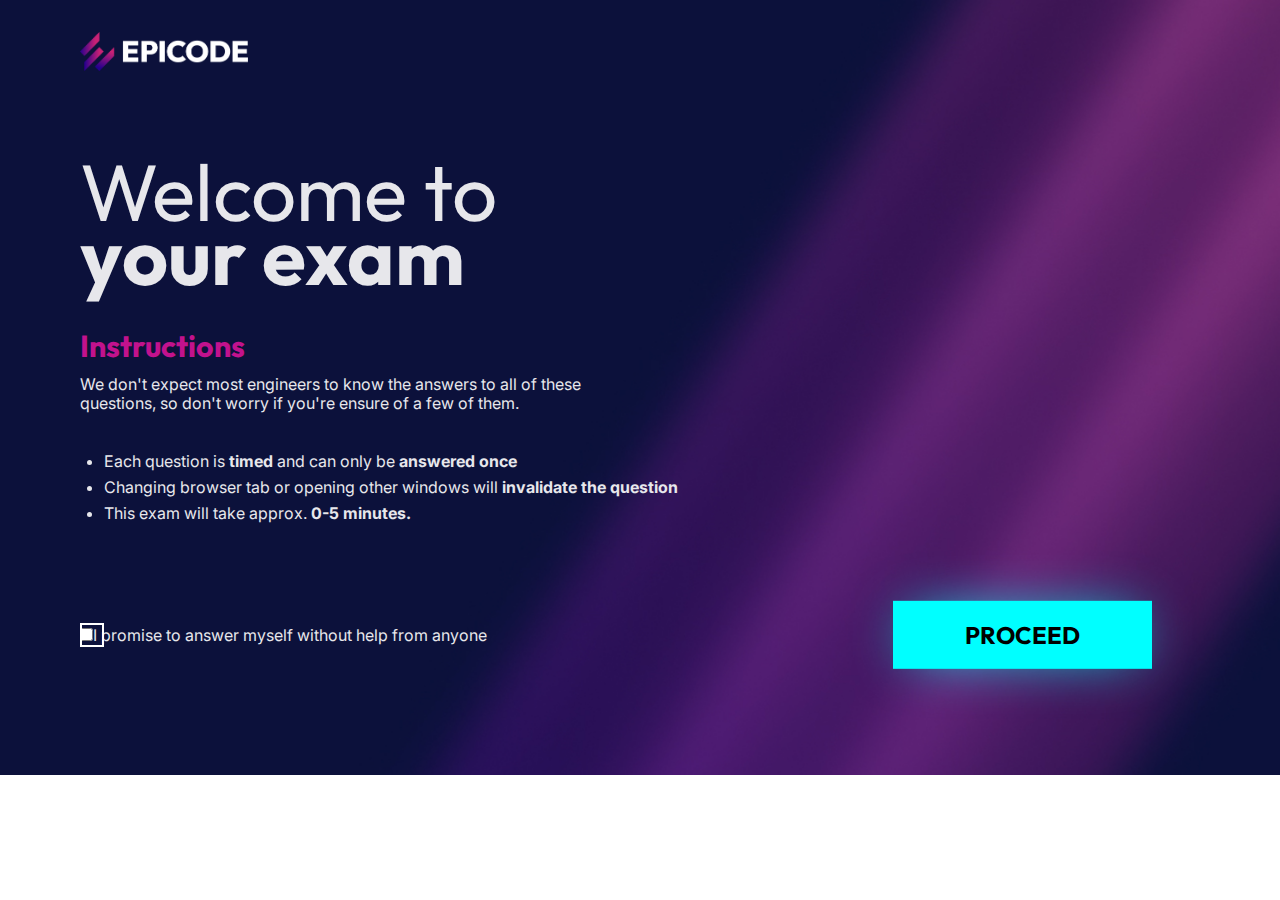
==== index.html @ ca93c192 "timer" ====
<!DOCTYPE html>
<html lang="it">

<head>
    <meta charset="UTF-8" />
    <meta name="viewport" content="width=device-width, initial-scale=1.0" />
    <title>Welcome Page</title>
    <link rel="preconnect" href="https://fonts.googleapis.com" />
    <link rel="preconnect" href="https://fonts.gstatic.com" crossorigin />
    <link
        href="https://fonts.googleapis.com/css2?family=Inter:ital,opsz,wght@0,14..32,100..900;1,14..32,100..900&family=Outfit:wght@100..900&display=swap"
        rel="stylesheet" />
    <link rel="stylesheet" href="assets/css/reset.css" />
    <link rel="stylesheet" href="assets/css/style.css" />
</head>

<body>
    <div id="container">
        <!--Header con solo logo-->
        <header>
            <img id="logo" src="assets/images/epicode_logo.png" alt="logo epicode" />
        </header>
        <!--Fine header-->
        <!--Inizio Main-->
        <main>
            <div class="welcomeContainer">
                <h1>Welcome to <strong>your exam</strong></h1>
                <!--Titolo-->
                <h2>Instructions</h2>
                <p>
                    We don't expect most engineers to know the answers to all of these
                    questions, so don't worry if you're ensure of a few of them.
                </p>
            </div>
            <ul>
                <!--lista non ordinata con parole in grassetto-->
                <li>
                    Each question is <b>timed</b> and can only be <b>answered once</b>
                </li>
                <li>
                    Changing browser tab or opening other windows will
                    <b>invalidate the question</b>
                </li>
                <li>This exam will take approx. <b>0-5 minutes.</b></li>
            </ul>

            <form action="benchmark.html"> <!--collegamento seconda pagina-->
                <div class="checkboxContainer">
                    <input type="checkbox" id="welcomeCheck" name="welcomeCheck" /><label for="welcomeCheck">I promise
                        to answer myself without help from anyone</label>
                </div>
                <button type="submit" id="btnWelcomeProceed">PROCEED</button>
                <!--link a pagina2?-->
            </form>
            <p id="errorCheck">check the box to proceed</p>
        </main>
    </div>
    <script src="assets/js/script.js"></script>
</body>

</html>
---- assets/css/style.css ----
* {
  margin: 0;
  padding: 0;
  box-sizing: border-box;
  color: #e7e7eb;
  font-family: "Inter", sans-serif;
}

#container {
  background-image: url(/assets/images/bg.jpg);
  background-repeat: no-repeat;
  background-size: cover;
  padding: 2em 5em;
  width: 100%;
}
header {
  display: flex;
  justify-content: space-between;
}
header img {
  width: 15%;
}

h1 {
  font-family: "Outfit", sans-serif;
  font-size: 2em;
}
main {
  width: 100%;
  padding: 5.6em 0;
}

.welcomeContainer {
  width: 50%;
  margin-bottom: 1em;
}

.welcomeContainer h1 {
  font-size: 5em;
  margin-bottom: 2.5rem;
  line-height: 0.8;
}

.welcomeContainer h2 {
  font-family: "Outfit", sans-serif;
  color: #c2128d;
  font-weight: bold;
  font-size: 1.9em;
  margin-bottom: 10px;
}

.welcomeContainer {
  line-height: 1.2;
}

strong,
b {
  font-weight: bold;
}

ul {
  padding: 1.5em;
  margin-bottom: 4.5em;
}

ul li {
  margin-bottom: 10px;
}

form {
  position: relative;
  margin-bottom: 10px;
}

#btnWelcomeProceed {
  background-color: #00ffff;
  float: right;
  border: none;
  padding: 0.8em 3em;
  font-size: 1.5em;
  position: absolute;
  right: 0;
  top: 50%;
  transform: translateY(-50%);
  box-shadow: 0px 0px 55px -16px #00ffff;
  margin-right: 2em;
  font-family: "Outfit", sans-serif;
  color: black;
  text-decoration: none;
  font-weight: bold;
}

.checkbox-container input[type="checkbox"] {
  display: none;
}

.checkbox-container label {
  position: relative;
  cursor: pointer;
  display: flex;
  align-items: center;
  font-size: 16px;
  padding-left: 2.5rem;
  line-height: 1.2;
  user-select: none;
}

.checkboxContainer label::before {
  content: "";
  position: absolute;
  left: 0;
  top: 50%;
  transform: translateY(-50%);
  width: 20px;
  height: 20px;
  border: 2px solid #ffffff;
  background-color: #ffffff00;
  transition: background-color 0.3s, border-color 0.3s;
}

.checkboxContainer input[type="checkbox"]:checked + label::before {
  background-color: #c2128d;
  border-color: none;
  display: flex;
  align-items: center;
  justify-content: center;
}

#errorCheck {
  padding-left: 2.5rem;
  color: #c2128d;
}

#timer {
  flex: 0 0 auto;
}

text {
  font-size:0.5em;
}
.staticTextTimer {
  color: #e7e7eb;
}
#timerText{
  font-size: 1.2rem;
}
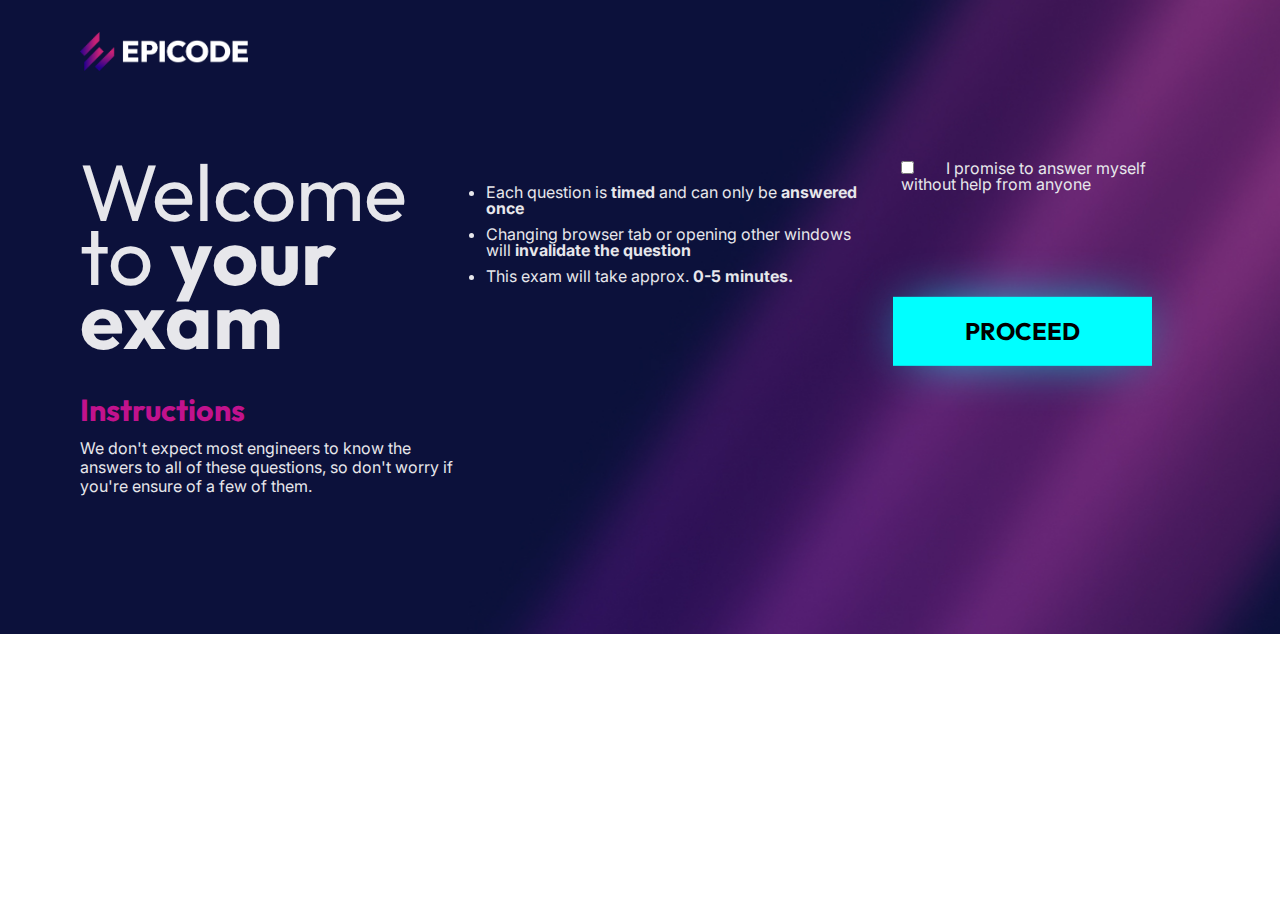
==== commit 67ab671c: "last merge" ====
--- a/index.html
+++ b/index.html
@@ -52,7 +52,7 @@
                 <button type="submit" id="btnWelcomeProceed">PROCEED</button>
                 <!--link a pagina2?-->
             </form>
-            <p id="errorCheck">check the box to proceed</p>
+            <p id="errorCheck">Check the box to proceed</p>
         </main>
     </div>
     <script src="assets/js/script.js"></script>
--- a/assets/css/style.css
+++ b/assets/css/style.css
@@ -25,9 +25,11 @@
   font-family: "Outfit", sans-serif;
   font-size: 2em;
 }
-main {
+main, footer{
   width: 100%;
   padding: 5.6em 0;
+  display: flex;
+  justify-content: center;
 }
 
 .welcomeContainer {
@@ -127,7 +129,7 @@
 }
 
 #errorCheck {
-  padding-left: 2.5rem;
+  padding-left: 2.8rem;
   color: #c2128d;
 }
 
@@ -135,6 +137,9 @@
   flex: 0 0 auto;
 }
 
+label{
+  padding-left: 2em;
+}
 text {
   font-size:0.5em;
 }
@@ -144,3 +149,13 @@
 #timerText{
   font-size: 1.2rem;
 }
+
+
+.questionTitle {
+  font-size: 3em;
+}
+
+.questionContainer{
+  justify-content: center;
+  width: 60%;
+}
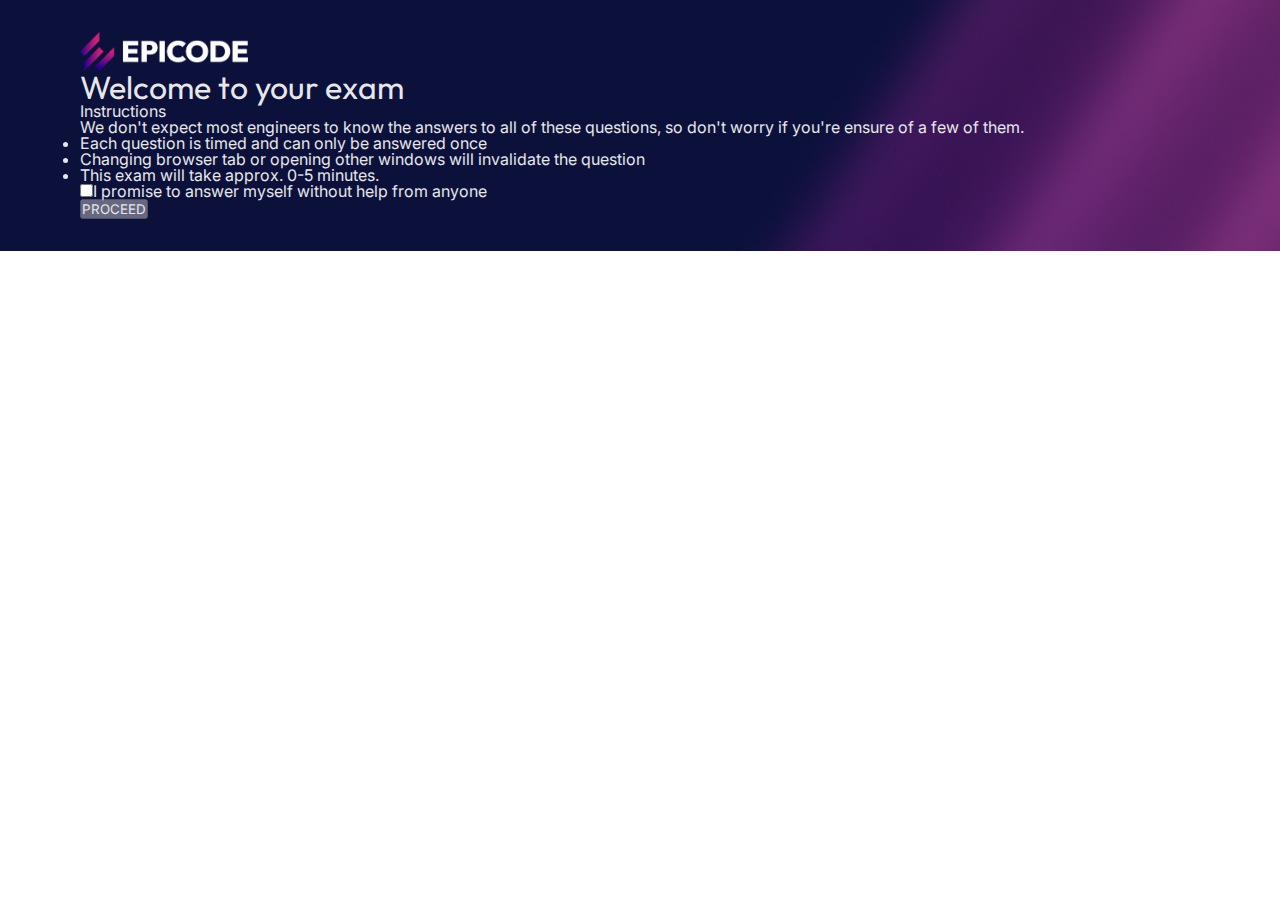
==== commit 17bbc637: "Merge remote-tracking branch 'origin/MergeSecondPage' into feedbackPage" ====
--- a/index.html
+++ b/index.html
@@ -52,7 +52,7 @@
                 <button type="submit" id="btnWelcomeProceed">PROCEED</button>
                 <!--link a pagina2?-->
             </form>
-            <p id="errorCheck">Check the box to proceed</p>
+            <p id="errorCheck">check the box to proceed</p>
         </main>
     </div>
     <script src="assets/js/script.js"></script>
--- a/assets/css/style.css
+++ b/assets/css/style.css
@@ -25,11 +25,16 @@
   font-family: "Outfit", sans-serif;
   font-size: 2em;
 }
-main, footer{
+
+/* MAGIA DELLE STELLINE*/
+
+/* filter per colorare di grigio le stelle inizialmente*/
+.star {
+  filter: invert(100%) sepia(97%) saturate(13%) hue-rotate(237deg)
+    brightness(104%) contrast(104%);
+main {
   width: 100%;
   padding: 5.6em 0;
-  display: flex;
-  justify-content: center;
 }
 
 .welcomeContainer {
@@ -129,7 +134,7 @@
 }
 
 #errorCheck {
-  padding-left: 2.8rem;
+  padding-left: 2.5rem;
   color: #c2128d;
 }
 
@@ -137,9 +142,6 @@
   flex: 0 0 auto;
 }
 
-label{
-  padding-left: 2em;
-}
 text {
   font-size:0.5em;
 }
@@ -149,13 +151,3 @@
 #timerText{
   font-size: 1.2rem;
 }
-
-
-.questionTitle {
-  font-size: 3em;
-}
-
-.questionContainer{
-  justify-content: center;
-  width: 60%;
-}
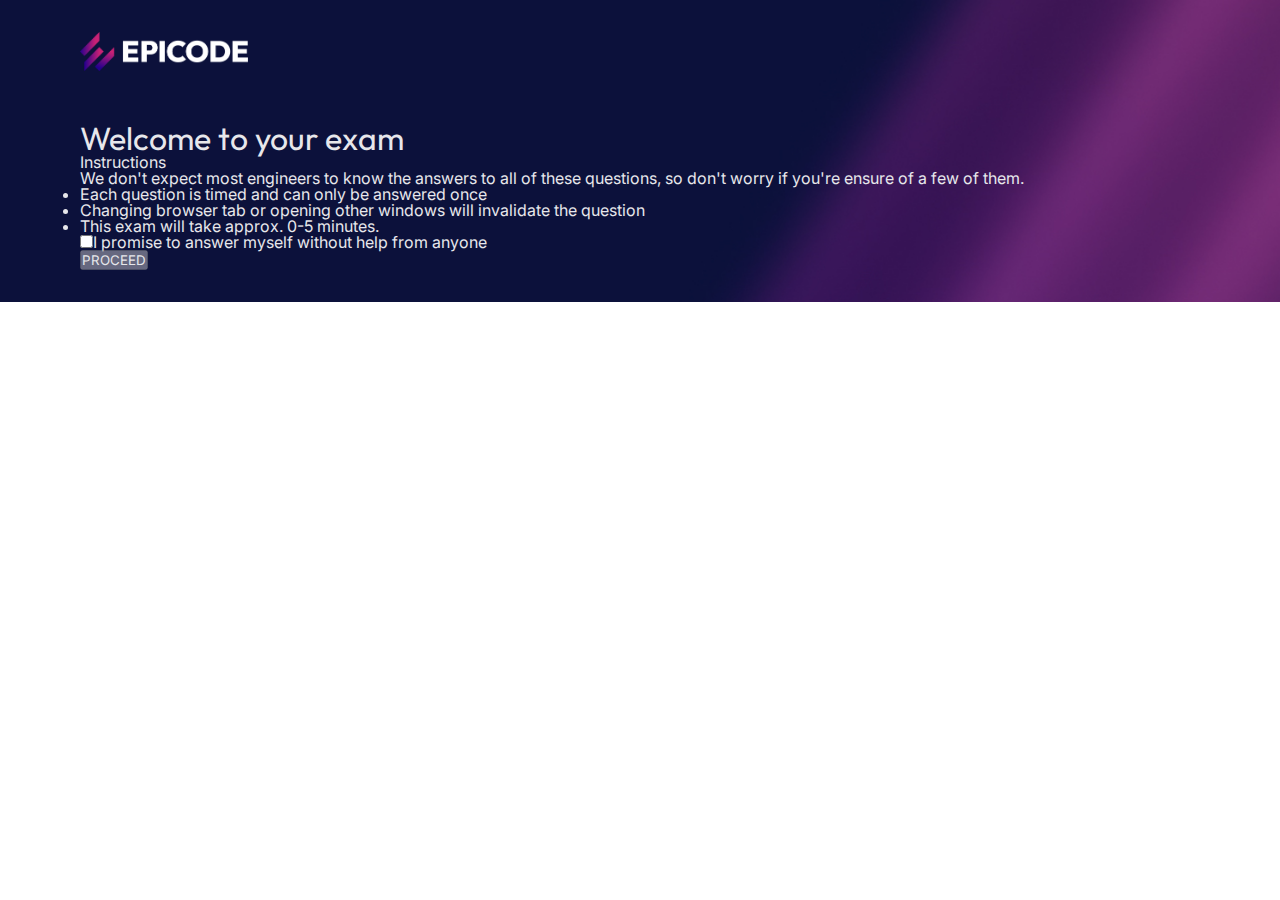
==== commit 5b9511ec: "Merge remote-tracking branch 'origin/MergeSecondPage' into resultPage" ====
--- a/index.html
+++ b/index.html
@@ -52,7 +52,7 @@
                 <button type="submit" id="btnWelcomeProceed">PROCEED</button>
                 <!--link a pagina2?-->
             </form>
-            <p id="errorCheck">check the box to proceed</p>
+            <p id="errorCheck">Check the box to proceed</p>
         </main>
     </div>
     <script src="assets/js/script.js"></script>
--- a/assets/css/style.css
+++ b/assets/css/style.css
@@ -11,11 +11,10 @@
   background-repeat: no-repeat;
   background-size: cover;
   padding: 2em 5em;
-  width: 100%;
 }
+
 header {
-  display: flex;
-  justify-content: space-between;
+  margin-bottom: 3em;
 }
 header img {
   width: 15%;
@@ -26,128 +25,50 @@
   font-size: 2em;
 }
 
-/* MAGIA DELLE STELLINE*/
-
-/* filter per colorare di grigio le stelle inizialmente*/
-.star {
-  filter: invert(100%) sepia(97%) saturate(13%) hue-rotate(237deg)
-    brightness(104%) contrast(104%);
-main {
-  width: 100%;
-  padding: 5.6em 0;
+.resultHeadings {
+  text-align: center;
+  margin-bottom: 3em;
+  line-height: 1.5;
 }
 
-.welcomeContainer {
-  width: 50%;
-  margin-bottom: 1em;
+.buttonRateUs {
+  text-align: center;
 }
 
-.welcomeContainer h1 {
-  font-size: 5em;
-  margin-bottom: 2.5rem;
-  line-height: 0.8;
+.buttonRateUs button {
+  width: 20%;
+  height: 5em;
+  background-color: transparent;
+  border-color: white;
 }
 
-.welcomeContainer h2 {
-  font-family: "Outfit", sans-serif;
-  color: #c2128d;
-  font-weight: bold;
-  font-size: 1.9em;
-  margin-bottom: 10px;
+.chartContainer {
+  position: relative;
+  display: inline-block;
 }
 
-.welcomeContainer {
-  line-height: 1.2;
+#chartText {
+  position: absolute;
+  text-align: center;
+  top: 50%;
+  left: 50%;
+  transform: translate(-50%, -50%);
 }
 
-strong,
-b {
-  font-weight: bold;
+.padreProva {
+  width: 100%;
+  display: flex;
+  margin-bottom: 3em;
 }
 
-ul {
-  padding: 1.5em;
-  margin-bottom: 4.5em;
+.prova {
+  width: 33%;
 }
 
-ul li {
-  margin-bottom: 10px;
+.correctAnswers {
+  color: #01FFFF;
 }
 
-form {
-  position: relative;
-  margin-bottom: 10px;
+.wrongAnswers {
+  color: #C2138D;
 }
-
-#btnWelcomeProceed {
-  background-color: #00ffff;
-  float: right;
-  border: none;
-  padding: 0.8em 3em;
-  font-size: 1.5em;
-  position: absolute;
-  right: 0;
-  top: 50%;
-  transform: translateY(-50%);
-  box-shadow: 0px 0px 55px -16px #00ffff;
-  margin-right: 2em;
-  font-family: "Outfit", sans-serif;
-  color: black;
-  text-decoration: none;
-  font-weight: bold;
-}
-
-.checkbox-container input[type="checkbox"] {
-  display: none;
-}
-
-.checkbox-container label {
-  position: relative;
-  cursor: pointer;
-  display: flex;
-  align-items: center;
-  font-size: 16px;
-  padding-left: 2.5rem;
-  line-height: 1.2;
-  user-select: none;
-}
-
-.checkboxContainer label::before {
-  content: "";
-  position: absolute;
-  left: 0;
-  top: 50%;
-  transform: translateY(-50%);
-  width: 20px;
-  height: 20px;
-  border: 2px solid #ffffff;
-  background-color: #ffffff00;
-  transition: background-color 0.3s, border-color 0.3s;
-}
-
-.checkboxContainer input[type="checkbox"]:checked + label::before {
-  background-color: #c2128d;
-  border-color: none;
-  display: flex;
-  align-items: center;
-  justify-content: center;
-}
-
-#errorCheck {
-  padding-left: 2.5rem;
-  color: #c2128d;
-}
-
-#timer {
-  flex: 0 0 auto;
-}
-
-text {
-  font-size:0.5em;
-}
-.staticTextTimer {
-  color: #e7e7eb;
-}
-#timerText{
-  font-size: 1.2rem;
-}
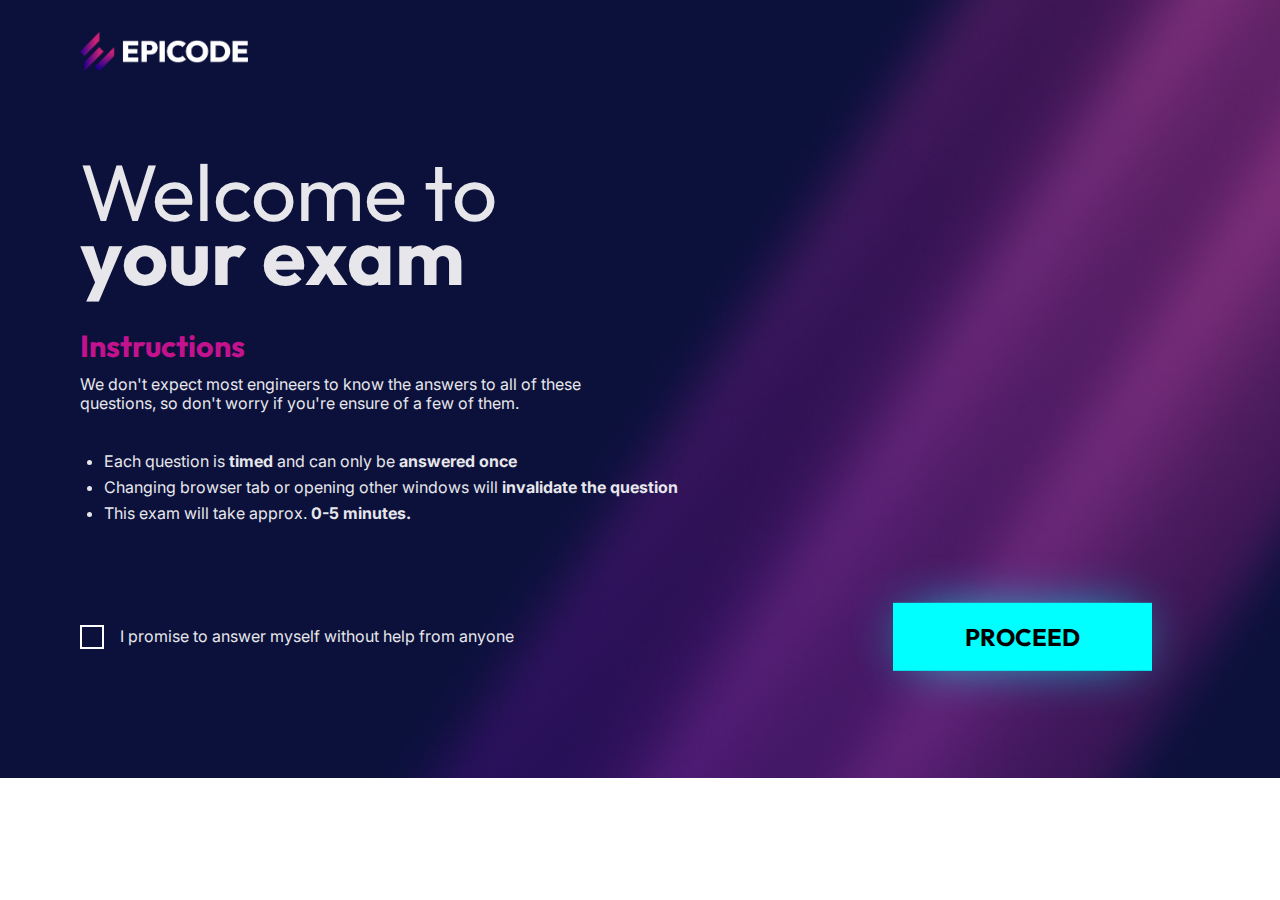
==== commit ba50bd62: "css-modify-flexbox-column" ====
--- a/index.html
+++ b/index.html
@@ -46,8 +46,8 @@
 
             <form action="benchmark.html"> <!--collegamento seconda pagina-->
                 <div class="checkboxContainer">
-                    <input type="checkbox" id="welcomeCheck" name="welcomeCheck" /><label for="welcomeCheck">I promise
-                        to answer myself without help from anyone</label>
+                    <input type="checkbox" id="welcomeCheck" name="welcomeCheck" />
+                    <label for="welcomeCheck">I promise to answer myself without help from anyone</label>
                 </div>
                 <button type="submit" id="btnWelcomeProceed">PROCEED</button>
                 <!--link a pagina2?-->
--- a/assets/css/style.css
+++ b/assets/css/style.css
@@ -11,10 +11,13 @@
   background-repeat: no-repeat;
   background-size: cover;
   padding: 2em 5em;
-}
-
+  width: 100%;
+  display: flex;
+  flex-direction: column;
+}
 header {
-  margin-bottom: 3em;
+  display: flex;
+  justify-content: space-between;
 }
 header img {
   width: 15%;
@@ -24,51 +27,188 @@
   font-family: "Outfit", sans-serif;
   font-size: 2em;
 }
-
-.resultHeadings {
+main,
+footer {
+  width: 100%;
+  padding: 5.6em 0;
+  display: flex;
+  flex-direction: column;
+  justify-content: center;
+}
+
+.welcomeContainer {
+  width: 50%;
+  margin-bottom: 1em;
+}
+
+.welcomeContainer h1 {
+  font-size: 5em;
+  margin-bottom: 2.5rem;
+  line-height: 0.8;
+}
+
+.welcomeContainer h2 {
+  font-family: "Outfit", sans-serif;
+  color: #c2128d;
+  font-weight: bold;
+  font-size: 1.9em;
+  margin-bottom: 10px;
+}
+
+.welcomeContainer {
+  line-height: 1.2;
+}
+
+strong,
+b {
+  font-weight: bold;
+}
+
+ul {
+  padding: 1.5em;
+  margin-bottom: 4.5em;
+}
+
+ul li {
+  margin-bottom: 10px;
+}
+
+form {
+  position: relative;
+  margin-bottom: 10px;
+}
+
+#btnWelcomeProceed {
+  background-color: #00ffff;
+  float: right;
+  border: none;
+  padding: 0.8em 3em;
+  font-size: 1.5em;
+  position: absolute;
+  right: 0;
+  top: 50%;
+  transform: translateY(-50%);
+  box-shadow: 0px 0px 55px -16px #00ffff;
+  margin-right: 2em;
+  font-family: "Outfit", sans-serif;
+  color: black;
+  text-decoration: none;
+  font-weight: bold;
+}
+
+.checkboxContainer input[type="checkbox"] {
+  display: none;
+}
+
+.checkboxContainer label {
+  position: relative;
+  cursor: pointer;
+  display: flex;
+  align-items: center;
+  font-size: 16px;
+  padding-left: 2.5rem;
+  line-height: 1.2;
+  user-select: none;
+}
+
+.checkboxContainer label::before {
+  content: "";
+  position: absolute;
+  left: 0;
+  top: 50%;
+  transform: translateY(-50%);
+  width: 20px;
+  height: 20px;
+  border: 2px solid #ffffff;
+  background-color: transparent;
+  transition: background-color 0.3s, border-color 0.3s;
+}
+
+.checkboxContainer input[type="checkbox"]:checked + label::before {
+  content: "✔";
+  background-color: #c2128d;
+  border: none;
+  display: flex;
+  align-items: center;
+  justify-content: center;
+}
+
+#errorCheck {
+  padding-left: 2.8rem;
+  color: #c2128d;
+}
+
+#timer {
+  flex: 0 0 auto;
+}
+
+text {
+  font-size: 0.5em;
+}
+.staticTextTimer {
+  color: #e7e7eb;
+}
+#timerText {
+  font-size: 1.2rem;
+}
+
+.questionContainer {
+  padding: 0;
+  width: 100%;
+}
+
+.questionTitle {
+  font-size: 3em;
+  width: 65%;
+  justify-self: center;
+  margin-bottom: 1em;
   text-align: center;
-  margin-bottom: 3em;
-  line-height: 1.5;
-}
-
-.buttonRateUs {
-  text-align: center;
-}
-
-.buttonRateUs button {
-  width: 20%;
+}
+
+#options-container {
+  display: flex;
+  flex-wrap: wrap;
+  justify-content: center;
+  margin-bottom: 2em;
+}
+
+.option {
+  width: 400px;
+  margin: 0.5em;
+  display: flex;
+  justify-content: center;
+}
+
+.option button {
+  min-width: 100%;
   height: 5em;
-  background-color: transparent;
-  border-color: white;
-}
-
-.chartContainer {
-  position: relative;
-  display: inline-block;
-}
-
-#chartText {
-  position: absolute;
-  text-align: center;
-  top: 50%;
-  left: 50%;
-  transform: translate(-50%, -50%);
-}
-
-.padreProva {
-  width: 100%;
-  display: flex;
-  margin-bottom: 3em;
-}
-
-.prova {
-  width: 33%;
-}
-
-.correctAnswers {
-  color: #01FFFF;
-}
-
-.wrongAnswers {
-  color: #C2138D;
-}
+  border-top-left-radius: 50px;
+  border-top-right-radius: 50px;
+  border-bottom-left-radius: 50px;
+  border-bottom-right-radius: 50px;
+  background-color: none;
+}
+
+input[type="button"] {
+  display: none;
+}
+
+#questionContainer {
+  display: flex;
+  justify-content: center;
+  flex-wrap: wrap;
+}
+
+#next-button {
+  align-self: flex-end;
+  background-color: #00ffff;
+  border: none;
+  padding: 0.8em 3em;
+  font-size: 1.5em;
+  box-shadow: 0px 0px 55px -16px #00ffff;
+  margin-right: 2em;
+  font-family: "Outfit", sans-serif;
+  color: black;
+  text-decoration: none;
+  font-weight: bold;
+}
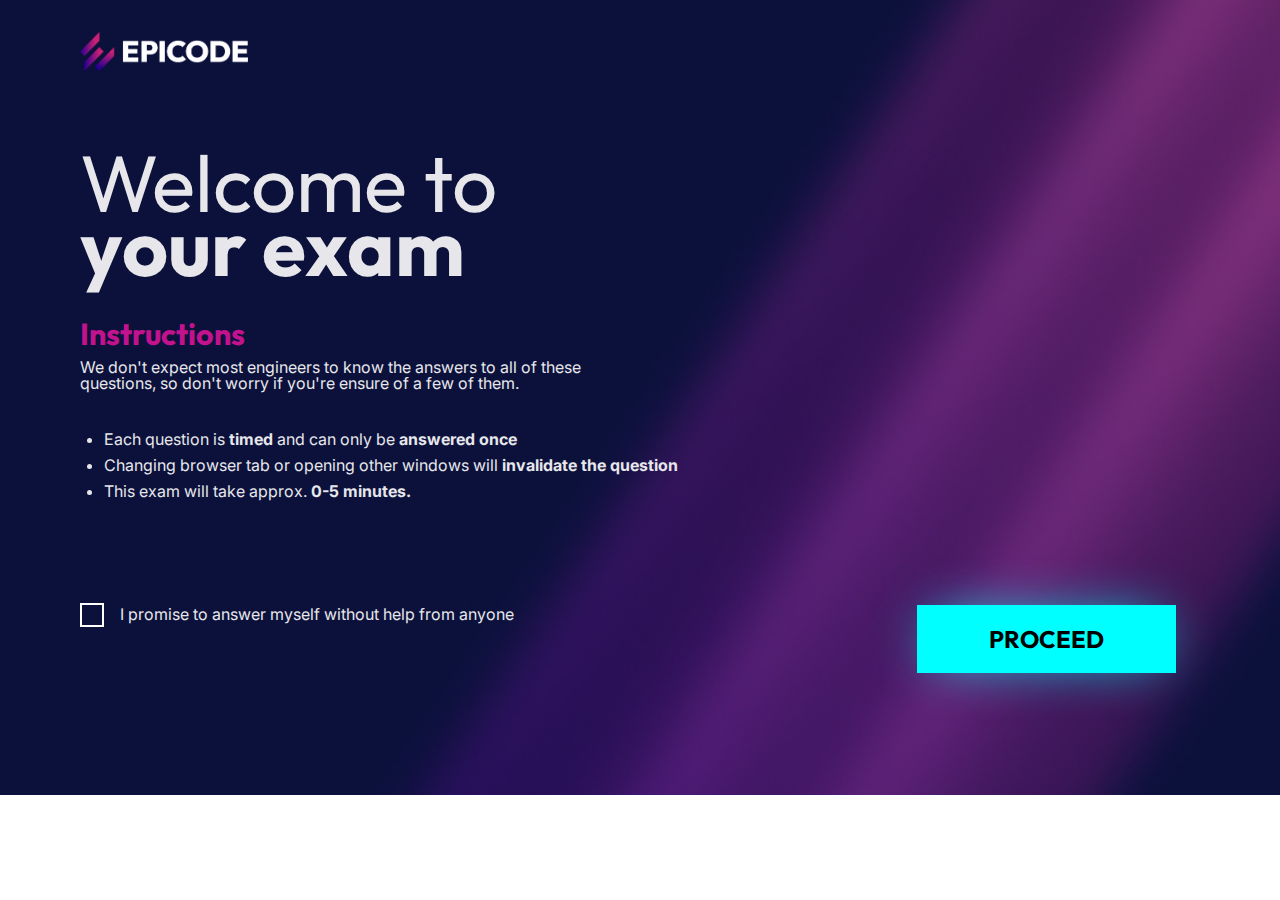
==== commit a46bcb95: "newcss" ====
--- a/index.html
+++ b/index.html
@@ -22,7 +22,7 @@
         </header>
         <!--Fine header-->
         <!--Inizio Main-->
-        <main>
+        <main class="mainIndex">
             <div class="welcomeContainer">
                 <h1>Welcome to <strong>your exam</strong></h1>
                 <!--Titolo-->
@@ -48,11 +48,12 @@
                 <div class="checkboxContainer">
                     <input type="checkbox" id="welcomeCheck" name="welcomeCheck" />
                     <label for="welcomeCheck">I promise to answer myself without help from anyone</label>
+                    <p id="errorCheck">Check the box to proceed</p>
                 </div>
                 <button type="submit" id="btnWelcomeProceed">PROCEED</button>
                 <!--link a pagina2?-->
             </form>
-            <p id="errorCheck">Check the box to proceed</p>
+            
         </main>
     </div>
     <script src="assets/js/script.js"></script>
--- a/assets/css/style.css
+++ b/assets/css/style.css
@@ -12,8 +12,11 @@
   background-size: cover;
   padding: 2em 5em;
   width: 100%;
+  height: 100%;
   display: flex;
   flex-direction: column;
+  box-sizing: border-box;
+  
 }
 header {
   display: flex;
@@ -30,21 +33,26 @@
 main,
 footer {
   width: 100%;
-  padding: 5.6em 0;
+  padding: 5em 0;
   display: flex;
   flex-direction: column;
-  justify-content: center;
+  align-items: center;  /*align content perchè stiamo centrando su un flex-direction column*/  
+}
+
+.mainIndex{
+  align-items: flex-start;
 }
 
 .welcomeContainer {
   width: 50%;
-  margin-bottom: 1em;
+  margin-bottom: 1em;  
 }
 
 .welcomeContainer h1 {
   font-size: 5em;
   margin-bottom: 2.5rem;
   line-height: 0.8;
+  align-self: ;
 }
 
 .welcomeContainer h2 {
@@ -53,10 +61,6 @@
   font-weight: bold;
   font-size: 1.9em;
   margin-bottom: 10px;
-}
-
-.welcomeContainer {
-  line-height: 1.2;
 }
 
 strong,
@@ -76,24 +80,24 @@
 form {
   position: relative;
   margin-bottom: 10px;
-}
-
-#btnWelcomeProceed {
+  width: 100%;
+  display: flex;
+  justify-content: space-between;
+}
+
+#btnWelcomeProceed, #next-button  {
   background-color: #00ffff;
-  float: right;
   border: none;
   padding: 0.8em 3em;
   font-size: 1.5em;
-  position: absolute;
-  right: 0;
-  top: 50%;
-  transform: translateY(-50%);
   box-shadow: 0px 0px 55px -16px #00ffff;
-  margin-right: 2em;
+  margin-right: 1em;
   font-family: "Outfit", sans-serif;
   color: black;
   text-decoration: none;
   font-weight: bold;
+  align-self: flex-end;
+  cursor: pointer;
 }
 
 .checkboxContainer input[type="checkbox"] {
@@ -109,6 +113,7 @@
   padding-left: 2.5rem;
   line-height: 1.2;
   user-select: none;
+  margin-bottom: 1rem;
 }
 
 .checkboxContainer label::before {
@@ -134,8 +139,9 @@
 }
 
 #errorCheck {
-  padding-left: 2.8rem;
   color: #c2128d;
+
+  padding-left: 2.4rem;
 }
 
 #timer {
@@ -152,63 +158,74 @@
   font-size: 1.2rem;
 }
 
-.questionContainer {
-  padding: 0;
-  width: 100%;
-}
-
 .questionTitle {
   font-size: 3em;
-  width: 65%;
+  max-width: 45%;
   justify-self: center;
   margin-bottom: 1em;
   text-align: center;
 }
 
+#questionContainer {
+  padding: 1em 0;
+}
 #options-container {
   display: flex;
   flex-wrap: wrap;
   justify-content: center;
   margin-bottom: 2em;
-}
-
-.option {
-  width: 400px;
+  width: 80%;
+}
+#options-container button {
+  width: 35%;
   margin: 0.5em;
-  display: flex;
-  justify-content: center;
-}
-
-.option button {
-  min-width: 100%;
-  height: 5em;
-  border-top-left-radius: 50px;
-  border-top-right-radius: 50px;
-  border-bottom-left-radius: 50px;
-  border-bottom-right-radius: 50px;
-  background-color: none;
-}
-
-input[type="button"] {
-  display: none;
-}
-
-#questionContainer {
-  display: flex;
-  justify-content: center;
-  flex-wrap: wrap;
-}
-
-#next-button {
-  align-self: flex-end;
-  background-color: #00ffff;
-  border: none;
-  padding: 0.8em 3em;
-  font-size: 1.5em;
-  box-shadow: 0px 0px 55px -16px #00ffff;
-  margin-right: 2em;
-  font-family: "Outfit", sans-serif;
-  color: black;
-  text-decoration: none;
-  font-weight: bold;
-}
+  height: 6em;
+  border-radius: 50px;
+  background-color: rgba(0, 0, 0, 0.297);
+  backdrop-filter: blur(8px);
+  border: 2px solid rgba(255, 255, 255, 0.279);
+  font-size: 1em;
+  font-weight: bold;
+  cursor: pointer;
+  position: relative; /* Necessario per il bordo gradiente con pseudo-elemento */
+  transition: all 0.3s ease; /* Transizioni fluide */
+  z-index: 1;
+  
+}
+
+#options-container button:hover {
+  border-width: 3px; /* Mantenere la larghezza del bordo */
+  color: white; /* Colore del testo invariato */
+  transform: scale(1.05); /* Effetto zoom sul bottone */
+  background-color:#c2128d;
+}
+  
+#options-container button::before{
+  content: "";
+  position: absolute;
+  inset: 0;
+  border-radius: 50px; 
+  padding: 2px; 
+  background:linear-gradient(180deg, rgba(245,245,245,1) 0%, rgba(0,0,0,0.24702380952380953) 100%);
+  mask: /*Using the mask property, we apply two opaque layers. The bottom one will cover the whole element and the top one will cover only the padding box (so it will not cover the border area)*/
+    linear-gradient(#000 0 0) content-box, 
+    linear-gradient(#000 0 0);
+  mask-composite: exclude; 
+}
+
+#options-container button:focus::before {
+  background:linear-gradient(180deg, rgba(245,245,245,1) 0%, rgba(0,0,0,0.24702380952380953) 100%);
+  background-color:#c2128d;
+  padding: 4px; /* Adjust padding for a stronger focus effect */
+  transition: background 0.3s, padding 0.3s; /* Smooth transition for focus effect */
+}
+
+
+#questionNumber{
+  font-family: "Outfit", sans-serif;
+  letter-spacing: 2px;
+}
+
+.markQuestion{
+  color: #c2128d;
+}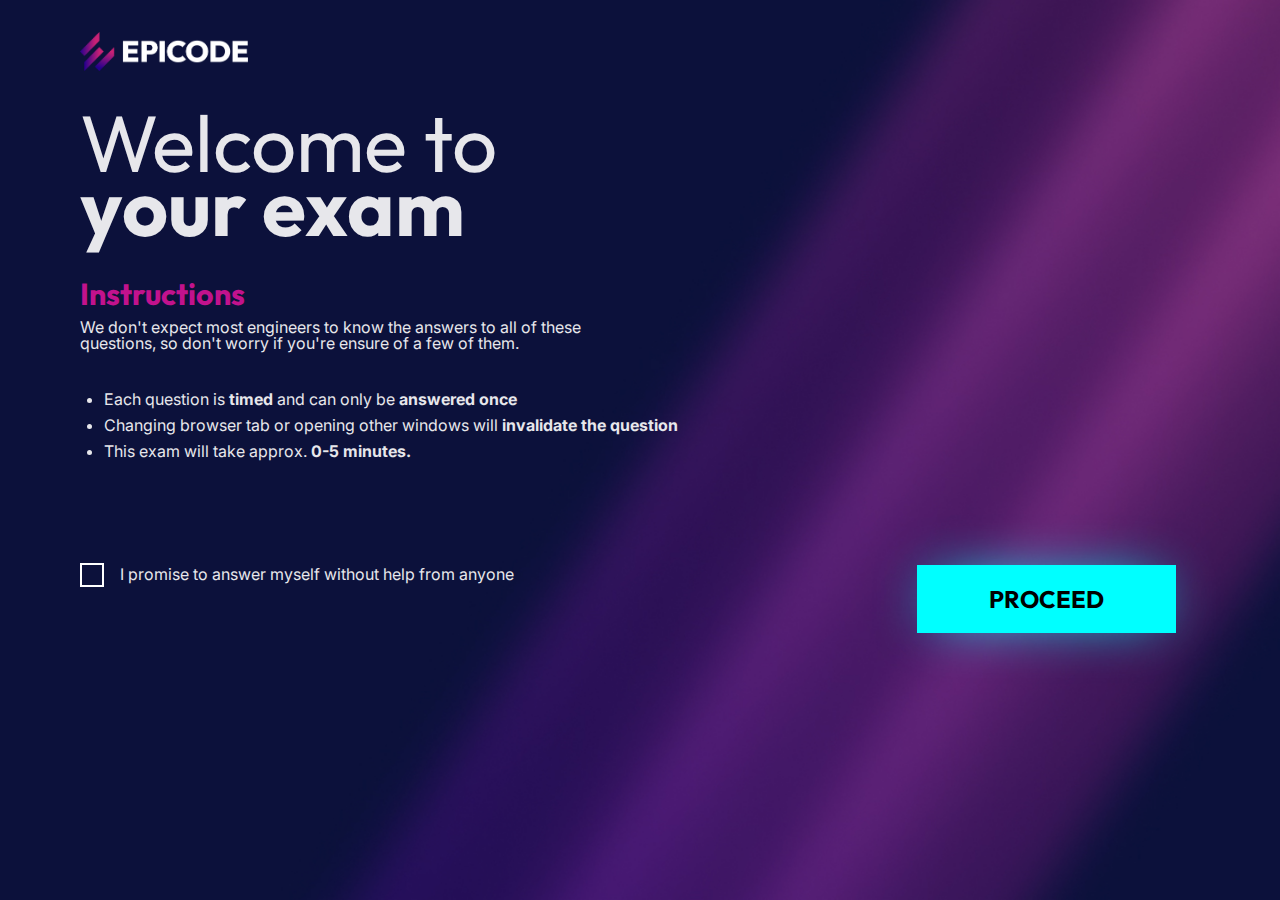
==== commit e174ca96: "migliorato css pag 4 e bottoni" ====
--- a/index.html
+++ b/index.html
@@ -50,7 +50,7 @@
                     <label for="welcomeCheck">I promise to answer myself without help from anyone</label>
                     <p id="errorCheck">Check the box to proceed</p>
                 </div>
-                <button type="submit" id="btnWelcomeProceed">PROCEED</button>
+                <button type="submit" id="btnWelcomeProceed" class="blueBtn">PROCEED</button>
                 <!--link a pagina2?-->
             </form>
             
--- a/assets/css/style.css
+++ b/assets/css/style.css
@@ -1,4 +1,4 @@
-* {
+*{
   margin: 0;
   padding: 0;
   box-sizing: border-box;
@@ -12,7 +12,7 @@
   background-size: cover;
   padding: 2em 5em;
   width: 100%;
-  height: 100%;
+  min-height: 100vh;
   display: flex;
   flex-direction: column;
   box-sizing: border-box;
@@ -33,7 +33,7 @@
 main,
 footer {
   width: 100%;
-  padding: 5em 0;
+  padding: 2.5em 0;
   display: flex;
   flex-direction: column;
   align-items: center;  /*align content perchè stiamo centrando su un flex-direction column*/  
@@ -52,7 +52,6 @@
   font-size: 5em;
   margin-bottom: 2.5rem;
   line-height: 0.8;
-  align-self: ;
 }
 
 .welcomeContainer h2 {
@@ -85,7 +84,7 @@
   justify-content: space-between;
 }
 
-#btnWelcomeProceed, #next-button  {
+.blueBtn{
   background-color: #00ffff;
   border: none;
   padding: 0.8em 3em;
@@ -98,6 +97,15 @@
   font-weight: bold;
   align-self: flex-end;
   cursor: pointer;
+}
+
+.blueBtn a {
+  text-decoration: none;
+  color: black;
+}
+
+.centerBtn {
+  align-self: center;
 }
 
 .checkboxContainer input[type="checkbox"] {
@@ -181,16 +189,15 @@
   margin: 0.5em;
   height: 6em;
   border-radius: 50px;
-  background-color: rgba(0, 0, 0, 0.297);
+  background: none;
+  outline: none;
   backdrop-filter: blur(8px);
   border: 2px solid rgba(255, 255, 255, 0.279);
   font-size: 1em;
   font-weight: bold;
   cursor: pointer;
   position: relative; /* Necessario per il bordo gradiente con pseudo-elemento */
-  transition: all 0.3s ease; /* Transizioni fluide */
-  z-index: 1;
-  
+  transition: all 0.3s ease; /* Transizioni fluide */  
 }
 
 #options-container button:hover {
@@ -213,11 +220,9 @@
   mask-composite: exclude; 
 }
 
-#options-container button:focus::before {
-  background:linear-gradient(180deg, rgba(245,245,245,1) 0%, rgba(0,0,0,0.24702380952380953) 100%);
+#options-container button.selected {
   background-color:#c2128d;
   padding: 4px; /* Adjust padding for a stronger focus effect */
-  transition: background 0.3s, padding 0.3s; /* Smooth transition for focus effect */
 }
 
 
@@ -228,4 +233,170 @@
 
 .markQuestion{
   color: #c2128d;
-}+}
+
+#resultMain {
+  padding-top: 1.8em;
+}
+.chartContainer {
+  position: relative;
+  display: inline-block;
+}
+
+#chartText {
+  font-family: Arial, Helvetica, sans-serif;
+  position: absolute;
+  text-align: center;
+  top: 50%;
+  left: 50%;
+  transform: translate(-50%, -50%);
+}
+
+.resultHeadings {
+  font-family: "Outfit", sans-serif;
+  text-align: center;
+  margin-bottom: 2.5em;
+  line-height: 1.1;
+}
+
+.resultHeadings h1 {
+  font-weight: 600;
+  font-size: 3em;
+}
+
+.resultHeadings h2 {
+  font-size: 1.6em;
+  font-weight: 300;
+}
+
+.padreProva {
+  font-family: "Outfit", sans-serif;
+  width: 100%;
+  display: flex;
+  margin-bottom: 3em;
+}
+
+.provaText1 {
+  display: flex;
+  flex-direction: column;
+  justify-content: center;
+  width: 30%;
+}
+
+.provaText2 {
+  display: flex;
+  flex-direction: column;
+  justify-content: center;
+  align-items: flex-end;
+  width: 30%;
+}
+
+.provaChart {
+  display: flex;
+  flex-direction: column;
+  align-items: center;
+  justify-content: center;
+  width: 40%;
+}
+
+.provaText1 h4, .provaText2 h4, #correctPercentage, #wrongPercentage {
+  font-size: 3em;
+}
+
+#correctPercentage, #wrongPercentage {
+  font-size: 3em;
+  font-weight: 700;
+}
+
+#correctQuestions, #wrongQuestions {
+  font-weight: 200;
+  line-height: 1.5;
+}
+
+.correctAnswers {
+  color: #01ffff;
+}
+
+.wrongAnswers {
+  color: #c2138d;
+}
+
+#chartText h3 {
+  font-weight: 500;
+  line-height: 1.5;
+}
+
+#chartText>p:last-child {
+  padding: 15px;
+  font-weight: lighter;
+  font-size: 0.6em;
+  line-height: 1.3;
+}
+
+.buttonRateUs button {
+  width: 11em;
+  height: 3em;
+  background-color: transparent;
+  border-color: white;
+  font-family: "Outfit", sans-serif;
+  font-weight: 600;
+  font-size: larger;
+}
+
+.buttonRateUs button a {
+  text-decoration: none;
+}
+
+/*CSS FEEDBACK PAGE*/
+#feedbackTitle {
+  font-size: 2.5em;
+  font-weight: bold;
+  margin-bottom: 0.5em;
+}
+
+.feedbackContainer {
+  display: flex;
+  flex-direction: column;
+  flex-wrap: wrap;
+  align-content: center;
+  width: 70%;
+  font-size: 1.75em;
+  border-bottom: 2px solid #c2128d;
+  padding: 0.2em 1em;
+  text-align: center;
+}
+
+.feedbackContainer p {
+  line-height: 1.3;
+  margin-bottom: 1.1em;
+}
+
+#inputFeedback {
+  background: transparent;
+  border: none;
+  font-size: large;
+  width: 35%;
+  width: 100%;
+}
+
+#inputFeedback:focus {
+  outline: none;
+}
+
+/* MAGIA DELLE STELLINE*/
+
+/* filter per colorare di grigio le stelle inizialmente*/
+.star {
+  filter: invert(100%) sepia(50%) saturate(13%) hue-rotate(237deg)
+    brightness(80%) contrast(100%);
+}
+
+.starsDiv{
+  margin-bottom: 2.5em;
+}
+
+.starsDiv img {
+  /*filter: drop-shadow(0 0 15px rgba(1, 255, 255, 0.8));  Glow effect */
+  width: 2.1em;
+}
+
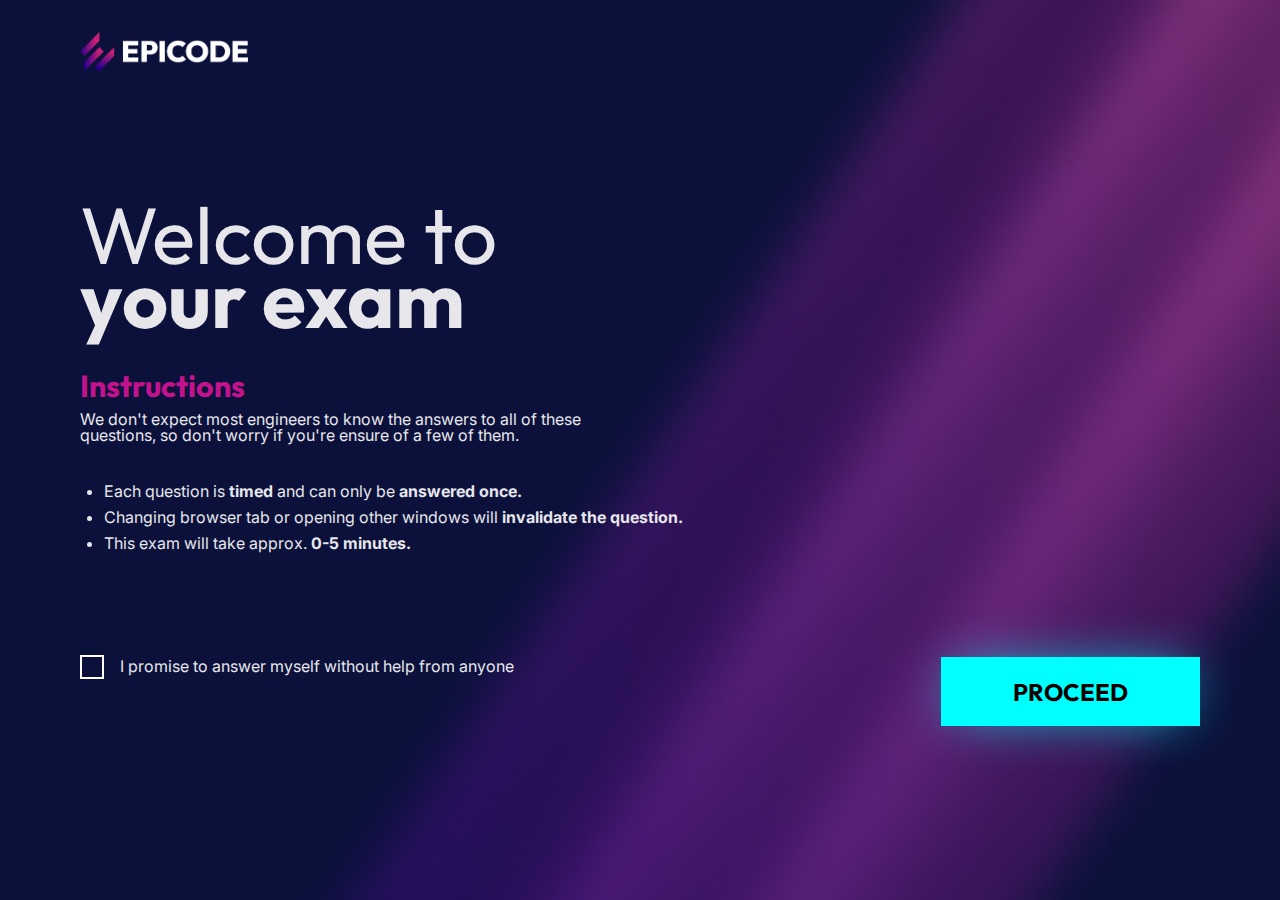
==== commit c87074af: "cssModify" ====
--- a/index.html
+++ b/index.html
@@ -35,11 +35,11 @@
             <ul>
                 <!--lista non ordinata con parole in grassetto-->
                 <li>
-                    Each question is <b>timed</b> and can only be <b>answered once</b>
+                    Each question is <b>timed</b> and can only be <b>answered once.</b>
                 </li>
                 <li>
                     Changing browser tab or opening other windows will
-                    <b>invalidate the question</b>
+                    <b>invalidate the question.</b>
                 </li>
                 <li>This exam will take approx. <b>0-5 minutes.</b></li>
             </ul>
--- a/assets/css/style.css
+++ b/assets/css/style.css
@@ -1,9 +1,9 @@
-*{
+* {
   margin: 0;
   padding: 0;
   box-sizing: border-box;
   color: #e7e7eb;
-  font-family: "Inter", sans-serif;
+  font-family: 'Inter', sans-serif;
 }
 
 #container {
@@ -16,8 +16,8 @@
   display: flex;
   flex-direction: column;
   box-sizing: border-box;
-  
-}
+}
+
 header {
   display: flex;
   justify-content: space-between;
@@ -27,25 +27,28 @@
 }
 
 h1 {
-  font-family: "Outfit", sans-serif;
+  font-family: 'Outfit', sans-serif;
   font-size: 2em;
 }
-main,
-footer {
-  width: 100%;
-  padding: 2.5em 0;
-  display: flex;
-  flex-direction: column;
-  align-items: center;  /*align content perchè stiamo centrando su un flex-direction column*/  
-}
-
-.mainIndex{
+main {
+  width: 100%;
+  display: flex;
+  flex-direction: column;
+  align-items: center; /*align content perchè stiamo centrando su un flex-direction column*/
+  flex-grow: 1;
+  justify-content: center;
+}
+
+.mainIndex {
+  display: flex;
+  height: 100%;
   align-items: flex-start;
+  justify-self: center;
 }
 
 .welcomeContainer {
   width: 50%;
-  margin-bottom: 1em;  
+  margin-bottom: 1em;
 }
 
 .welcomeContainer h1 {
@@ -55,7 +58,7 @@
 }
 
 .welcomeContainer h2 {
-  font-family: "Outfit", sans-serif;
+  font-family: 'Outfit', sans-serif;
   color: #c2128d;
   font-weight: bold;
   font-size: 1.9em;
@@ -84,14 +87,13 @@
   justify-content: space-between;
 }
 
-.blueBtn{
+.blueBtn {
   background-color: #00ffff;
   border: none;
   padding: 0.8em 3em;
   font-size: 1.5em;
   box-shadow: 0px 0px 55px -16px #00ffff;
-  margin-right: 1em;
-  font-family: "Outfit", sans-serif;
+  font-family: 'Outfit', sans-serif;
   color: black;
   text-decoration: none;
   font-weight: bold;
@@ -108,7 +110,7 @@
   align-self: center;
 }
 
-.checkboxContainer input[type="checkbox"] {
+.checkboxContainer input[type='checkbox'] {
   display: none;
 }
 
@@ -125,7 +127,7 @@
 }
 
 .checkboxContainer label::before {
-  content: "";
+  content: '';
   position: absolute;
   left: 0;
   top: 50%;
@@ -137,8 +139,8 @@
   transition: background-color 0.3s, border-color 0.3s;
 }
 
-.checkboxContainer input[type="checkbox"]:checked + label::before {
-  content: "✔";
+.checkboxContainer input[type='checkbox']:checked + label::before {
+  content: '✔';
   background-color: #c2128d;
   border: none;
   display: flex;
@@ -152,10 +154,6 @@
   padding-left: 2.4rem;
 }
 
-#timer {
-  flex: 0 0 auto;
-}
-
 text {
   font-size: 0.5em;
 }
@@ -167,16 +165,44 @@
 }
 
 .questionTitle {
-  font-size: 3em;
-  max-width: 45%;
+  font-size: 2.5em;
+  max-width: 60%;
   justify-self: center;
+  text-align: center;
+  line-height: 1.2;
+}
+
+#questionContainer {
+  justify-content: center;
+  box-sizing: border-box;
+}
+
+#difficultyContainer {
+  display: flex;
+  flex-direction: column;
+  width: 100%;
+  align-items: center;
+  justify-content: center;
+}
+
+#difficultyContainer h1,
+.finalTitle,
+.resultHeadings h1 {
+  text-align: center;
+  font-size: 4em;
+  font-weight: bold;
   margin-bottom: 1em;
-  text-align: center;
-}
-
-#questionContainer {
-  padding: 1em 0;
-}
+}
+
+.questionsDiv {
+  display: flex;
+  flex-direction: column;
+  width: 100%;
+  align-items: center;
+  justify-content: space-around;
+  flex-grow: 1;
+}
+
 #options-container {
   display: flex;
   flex-wrap: wrap;
@@ -184,7 +210,9 @@
   margin-bottom: 2em;
   width: 80%;
 }
-#options-container button {
+
+#options-container button,
+#difficultyContainer button {
   width: 35%;
   margin: 0.5em;
   height: 6em;
@@ -197,46 +225,60 @@
   font-weight: bold;
   cursor: pointer;
   position: relative; /* Necessario per il bordo gradiente con pseudo-elemento */
-  transition: all 0.3s ease; /* Transizioni fluide */  
-}
-
-#options-container button:hover {
+  transition: all 0.3s ease; /* Transizioni fluide */
+  padding: 5px;
+}
+
+#options-container button:hover,
+#difficultyContainer button:hover {
   border-width: 3px; /* Mantenere la larghezza del bordo */
   color: white; /* Colore del testo invariato */
   transform: scale(1.05); /* Effetto zoom sul bottone */
-  background-color:#c2128d;
-}
-  
-#options-container button::before{
-  content: "";
+  background-color: #c2128d;
+}
+
+#options-container button::before,
+#difficultyContainer button::before {
+  content: '';
   position: absolute;
   inset: 0;
-  border-radius: 50px; 
-  padding: 2px; 
-  background:linear-gradient(180deg, rgba(245,245,245,1) 0%, rgba(0,0,0,0.24702380952380953) 100%);
-  mask: /*Using the mask property, we apply two opaque layers. The bottom one will cover the whole element and the top one will cover only the padding box (so it will not cover the border area)*/
-    linear-gradient(#000 0 0) content-box, 
+  border-radius: 50px;
+  padding: 2px;
+  background: linear-gradient(
+    180deg,
+    rgba(245, 245, 245, 1) 0%,
+    rgba(0, 0, 0, 0.24702380952380953) 100%
+  );
+  mask: /*Using the mask property, we apply two opaque layers. The bottom one will cover the whole element and the top one will cover only the padding box (so it will not cover the border area)*/ linear-gradient(
+        #000 0 0
+      )
+      content-box,
     linear-gradient(#000 0 0);
-  mask-composite: exclude; 
-}
-
-#options-container button.selected {
-  background-color:#c2128d;
+  mask-composite: exclude;
+}
+
+#options-container button.selected,
+#difficultyContainer button.selected {
+  background-color: #c2128d;
   padding: 4px; /* Adjust padding for a stronger focus effect */
 }
 
-
-#questionNumber{
-  font-family: "Outfit", sans-serif;
+#difficultyContainer button {
+  font-size: 1.5em;
+}
+
+.questionNumber {
+  font-family: 'Outfit', sans-serif;
   letter-spacing: 2px;
 }
 
-.markQuestion{
+.markQuestion {
   color: #c2128d;
 }
 
 #resultMain {
-  padding-top: 1.8em;
+  display: flex;
+  justify-content: center;
 }
 .chartContainer {
   position: relative;
@@ -253,15 +295,14 @@
 }
 
 .resultHeadings {
-  font-family: "Outfit", sans-serif;
+  font-family: 'Outfit', sans-serif;
   text-align: center;
   margin-bottom: 2.5em;
   line-height: 1.1;
 }
 
 .resultHeadings h1 {
-  font-weight: 600;
-  font-size: 3em;
+  margin-bottom: 0;
 }
 
 .resultHeadings h2 {
@@ -270,8 +311,8 @@
 }
 
 .padreProva {
-  font-family: "Outfit", sans-serif;
-  width: 100%;
+  font-family: 'Outfit', sans-serif;
+  width: 85%;
   display: flex;
   margin-bottom: 3em;
 }
@@ -299,16 +340,21 @@
   width: 40%;
 }
 
-.provaText1 h4, .provaText2 h4, #correctPercentage, #wrongPercentage {
+.provaText1 h4,
+.provaText2 h4,
+#correctPercentage,
+#wrongPercentage {
   font-size: 3em;
 }
 
-#correctPercentage, #wrongPercentage {
+#correctPercentage,
+#wrongPercentage {
   font-size: 3em;
   font-weight: 700;
 }
 
-#correctQuestions, #wrongQuestions {
+#correctQuestions,
+#wrongQuestions {
   font-weight: 200;
   line-height: 1.5;
 }
@@ -319,18 +365,32 @@
 
 .wrongAnswers {
   color: #c2138d;
+  font-size: 3em;
+}
+
+#chartText {
+  max-width: 50%;
 }
 
 #chartText h3 {
+  font-size: 1.2em;
   font-weight: 500;
   line-height: 1.5;
 }
 
-#chartText>p:last-child {
-  padding: 15px;
+#chartText > p:last-child {
   font-weight: lighter;
-  font-size: 0.6em;
+  font-size: 0.8em;
   line-height: 1.3;
+}
+
+#correctAnswers {
+  color: #01ffff;
+}
+
+#chartText #wrongAnswers {
+  color: #c2138d;
+  font-size: 1.2em;
 }
 
 .buttonRateUs button {
@@ -338,9 +398,10 @@
   height: 3em;
   background-color: transparent;
   border-color: white;
-  font-family: "Outfit", sans-serif;
+  font-family: 'Outfit', sans-serif;
   font-weight: 600;
   font-size: larger;
+  cursor: pointer;
 }
 
 .buttonRateUs button a {
@@ -364,6 +425,7 @@
   border-bottom: 2px solid #c2128d;
   padding: 0.2em 1em;
   text-align: center;
+  margin-bottom: 2em;
 }
 
 .feedbackContainer p {
@@ -391,7 +453,7 @@
     brightness(80%) contrast(100%);
 }
 
-.starsDiv{
+.starsDiv {
   margin-bottom: 2.5em;
 }
 
@@ -399,4 +461,3 @@
   /*filter: drop-shadow(0 0 15px rgba(1, 255, 255, 0.8));  Glow effect */
   width: 2.1em;
 }
-
